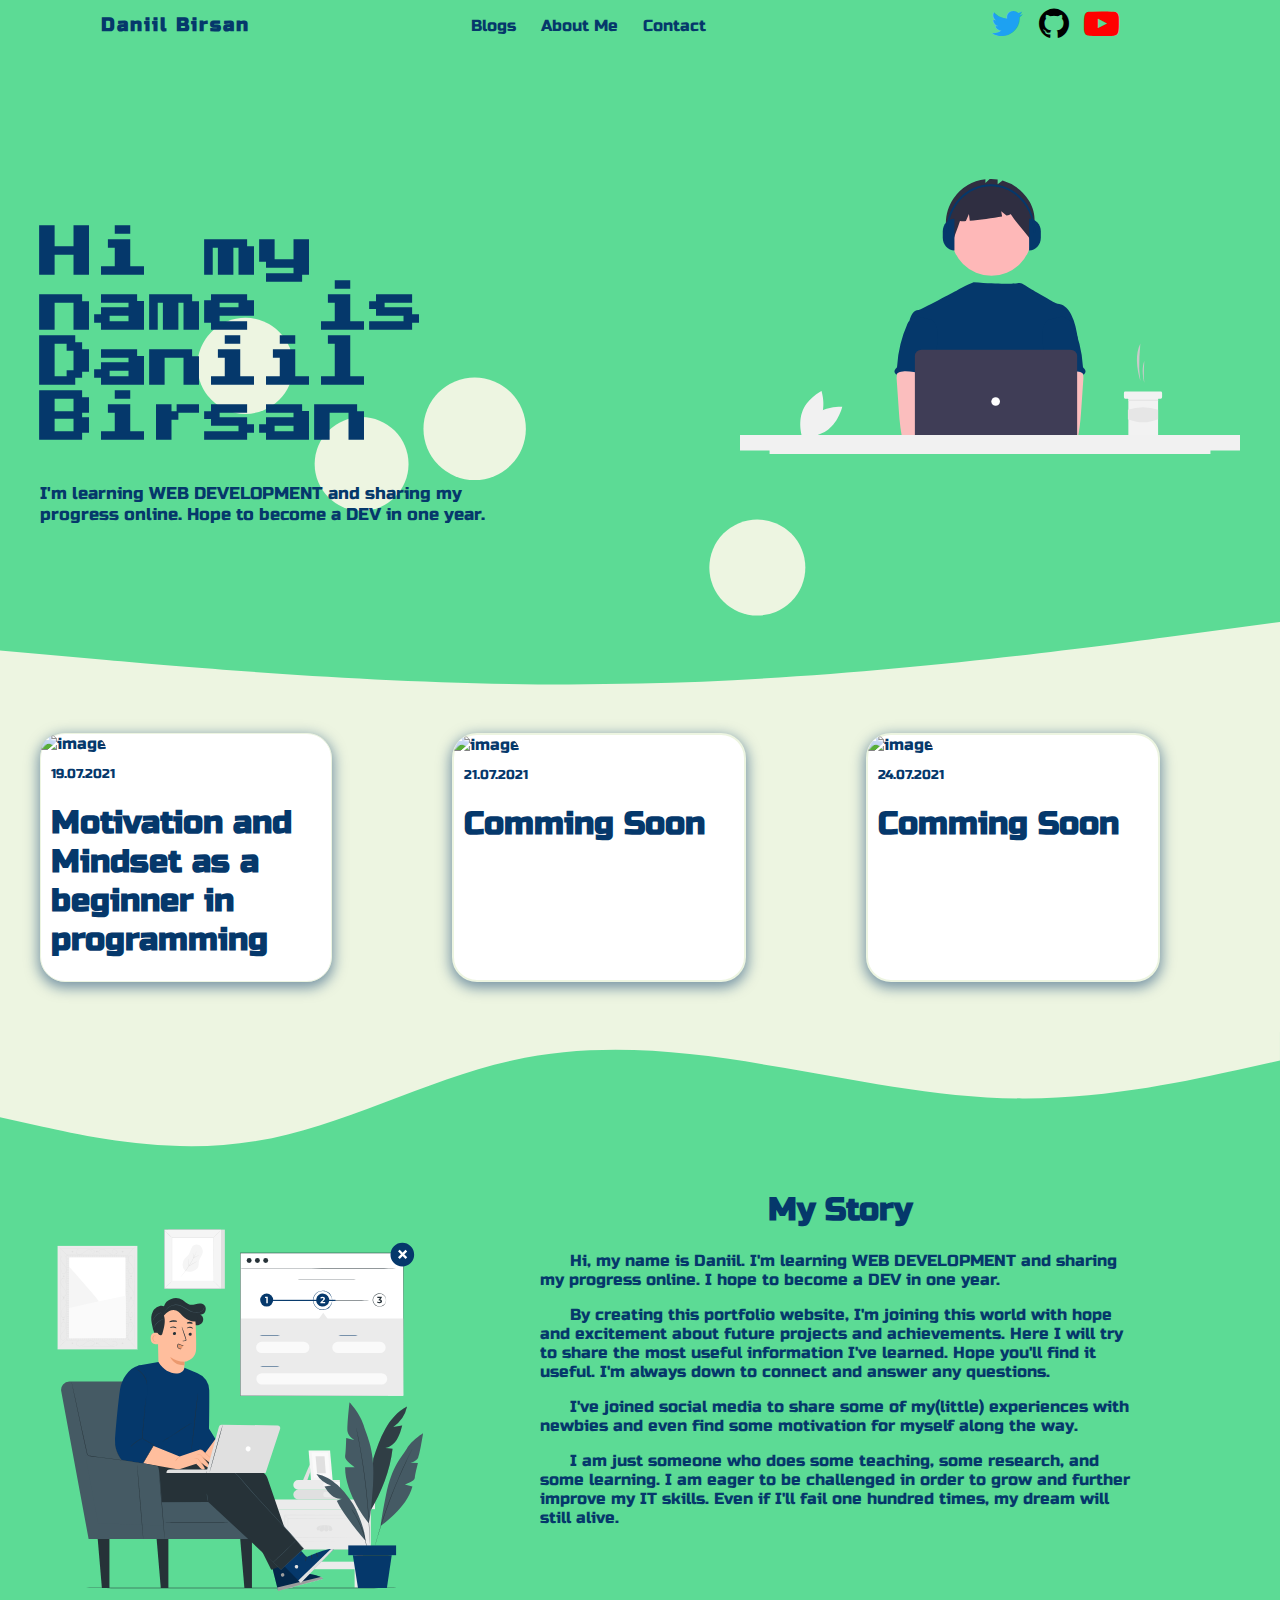
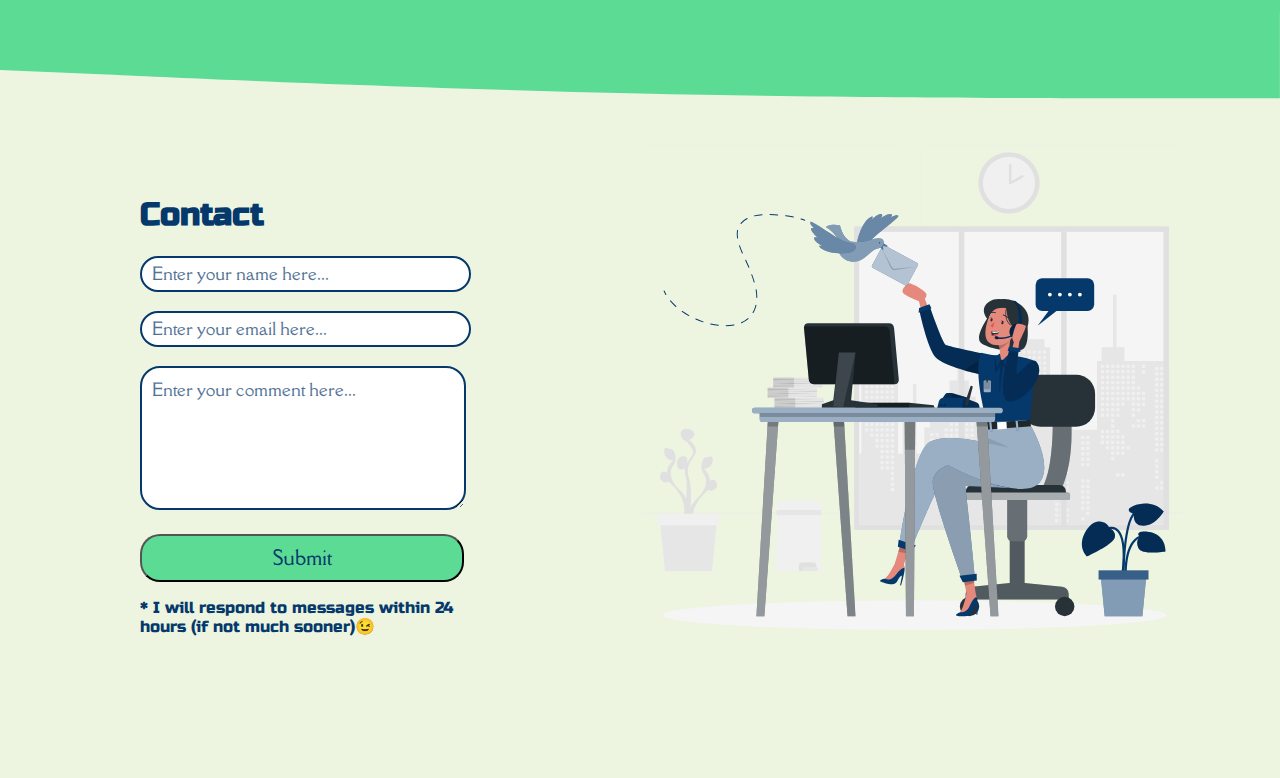
==== index.html @ 25994e40 "new" ====
<!DOCTYPE html>
<html lang="en">
<head>
    <meta charset="UTF-8">
    <meta http-equiv="X-UA-Compatible" content="IE=edge">
    <meta name="viewport" content="width=device-width, initial-scale=1.0">
    <link rel="stylesheet" href="index.css">
    <link rel="stylesheet" href="https://cdnjs.cloudflare.com/ajax/libs/font-awesome/4.7.0/css/font-awesome.min.css">
    <link href="https://fonts.googleapis.com/icon?family=Material+Icons" rel="stylesheet">
    <link rel="preconnect" href="https://fonts.googleapis.com">
    <link rel="preconnect" href="https://fonts.gstatic.com" crossorigin>
    <link href="https://fonts.googleapis.com/css2?family=Press+Start+2P&family=Russo+One&display=swap" rel="stylesheet">
    <link href="https://fonts.googleapis.com/css2?family=Della+Respira&display=swap" rel="stylesheet">
    <link rel="apple-touch-icon" sizes="180x180" href="media/apple-touch-icon.png">
    <link rel="icon" type="image/png" sizes="32x32" href="media/favicon-32x32.png">
    <link rel="icon" type="image/png" sizes="16x16" href="media/favicon-16x16.png">
    <link rel="manifest" href="media/site.webmanifest">
    <title>Daniil Birsan - Learning Journey</title>
    <meta name="description" content="Hi, my name is Daniil. I'm learning WEB DEVELOPMENT and sharing my progress online. Hope to become a DEV in one year.">
    <meta name="keywords" content="HTML, CSS, JAVASCRIPT, JS, LEARNING, WEB DEVELOPMENT">
</head>


<body>
    <nav class="nav-bar">
        <h3 class="nav-left">Daniil Birsan</h3>
        <div class="nav-center">
          <div class="nav-center1">
            <a href="#blog">Blogs</a>
            <a href="#aboutme">About Me</a>
            <a href="#contact">Contact</a>
          </div>
        </div>
        <div class="nav-right">
          <a href="https://twitter.com/daniilbirsan" target="_blank"><i class="fa fa-twitter" style="color: #1DA1F2;font-size: 35px;"></i></a>
          <a href="https://github.com/daniilbirsan" target="_blank"><i class="fa fa-github" style="color: black; font-size: 35px; margin-left: 10px;"></i></a>
          <a href="https://www.youtube.com/channel/UCoB-QCI6SOVbOO2A0TrIuSQ" target="_blank"><i class="fa fa-youtube-play" style="color: red; font-size: 35px; margin-left: 10px;"></i></a>
        </div>
    </nav>

    <header>
      <div class="header">
        <div class="me">
          <h1 style="font-family: 'Press Start 2P', cursive; color: #05386B; font-size: 55px;">Hi my name is Daniil Birsan</h1> 
          <p style="margin-top: 20px;font-family: 'Russo One', sans-serif; font-size: 17px;">I'm learning WEB DEVELOPMENT and sharing my progress online. Hope to become a DEV in one year.</p>
        </div>
        <div class="meimage">
          <img src="media/code.svg" alt="coding">
        </div>
      </div>
    </header>

<!--------------------------------------------------------------------MOBILE HEADER--------------------------------------------------------------------------->
    <header class="mobile-header">
      <div class="mobile-title">
        <h1 style="font-family: 'Press Start 2P', cursive; color: #05386B; font-size: 45px;">Hi my name is Daniil Birsan</h1>
        <p style="margin-top: 20px;font-family: 'Russo One', sans-serif; font-size: 17px;">I'm learning WEB DEVELOPMENT and sharing my progress online. Hope to become a DEV in one year. </p>
        <img src="media/code.svg" alt="coding">
      </div>
    </header>


    <!---------------------------------------------------------------Blog-------------------------------------------------------------->
    <section class="body" id="blog">
      <svg xmlns="http://www.w3.org/2000/svg" viewBox="0 0 1440 120"><path fill="#5cdb95" fill-opacity="1" d="M0,32L120,42.7C240,53,480,75,720,69.3C960,64,1200,32,1320,16L1440,0L1440,0L1320,0C1200,0,960,0,720,0C480,0,240,0,120,0L0,0Z"></path></svg>
      <div class="boxes">
        <div class="box1">
          <a href="https://daniilbirsan.hashnode.dev/motivation-and-mindset-as-a-beginner-in-programming">
            <img width="300px" style="border-radius: 25px 25px 0 0;" src="https://daniilbirsan.hashnode.dev/_next/image?url=https%3A%2F%2Fcdn.hashnode.com%2Fres%2Fhashnode%2Fimage%2Fupload%2Fv1626726245717%2FpMYhmooxd.png%3Fw%3D1600%26h%3D840%26fit%3Dcrop%26crop%3Dentropy%26auto%3Dcompress%2Cformat%26format%3Dwebp&w=1920&q=75" alt="image">
            <div class="text">
              <p style="font-size: 13px;">19.07.2021</p>
              <h1>Motivation and Mindset as a beginner in programming</h1>
            </div>
          </a>
        </div>
        <div class="box2">
          <a href="#">
            <img width="300px" style="border-radius: 25px 25px 0 0;" src="https://images.unsplash.com/photo-1605379399642-870262d3d051?ixid=MnwxMjA3fDB8MHxwaG90by1wYWdlfHx8fGVufDB8fHx8&ixlib=rb-1.2.1&auto=format&fit=crop&w=1081&q=80" alt="image">
            <div class="text">
              <p style="font-size: 13px;">21.07.2021</p>
              <h1 style="width: 280px;">Comming Soon</h1>
            </div>
          </a>
        </div>
        <div class="box3">
          <a href="#">
            <img width="300px" style="border-radius: 25px 25px 0 0;" src="https://images.unsplash.com/photo-1605379399642-870262d3d051?ixid=MnwxMjA3fDB8MHxwaG90by1wYWdlfHx8fGVufDB8fHx8&ixlib=rb-1.2.1&auto=format&fit=crop&w=1081&q=80" alt="image">
            <div class="text">
              <p style="font-size: 13px;">24.07.2021</p>
              <h1 style="width: 280px;">Comming Soon</h1>
            </div>
          </a>
        </div>
      </div>
    </section>

    <!-------------------------------------------------------------------------About Me-------------------------------------------------------------------------->
    <section class="body-section2" id="aboutme">
      <svg xmlns="http://www.w3.org/2000/svg" style="width: 100%;" viewBox="0 0 1440 150"><path fill="#edf5e1" fill-opacity="1" d="M0,96L48,106.7C96,117,192,139,288,122.7C384,107,480,53,576,32C672,11,768,21,864,37.3C960,53,1056,75,1152,74.7C1248,75,1344,53,1392,42.7L1440,32L1440,0L1392,0C1344,0,1248,0,1152,0C1056,0,960,0,864,0C768,0,672,0,576,0C480,0,384,0,288,0C192,0,96,0,48,0L0,0Z"></path></svg>
      <div class="content-section-2">
        <div class="section2-left">
          <img src="media/steps.svg" alt="coding" style="margin-top: 40px;">
        </div>
        <div class="section2-right">
          <h1 style="text-align: center;">My Story</h1>
          <p>&nbsp&nbsp&nbsp&nbsp&nbsp&nbspHi, my name is Daniil. I'm learning WEB DEVELOPMENT and sharing my progress online. I hope to become a DEV in one year.</p>
          <p>&nbsp&nbsp&nbsp&nbsp&nbsp&nbspBy creating this portfolio website, I'm joining this world with hope and excitement about future projects and achievements. Here I will try to share the most useful information I've learned. Hope you'll find it useful. I'm always down to connect and answer any questions.</p>
          <p>&nbsp&nbsp&nbsp&nbsp&nbsp&nbspI've joined social media to share some of my(little) experiences with newbies and even find some motivation for myself along the way. </p>
          <p>&nbsp&nbsp&nbsp&nbsp&nbsp&nbspI am just someone who does some teaching, some research, and some learning. I am eager to be challenged in order to grow and further improve my IT skills.  Even if I'll fail one hundred times, my dream will still alive.</p>
        </div>
      </div>
    </section>

    <!---------------------------------------------------------------------------CONTACT FORM------------------------------------------------------------------------------------>
    <footer class="body-section5" id="contact">
      <svg xmlns="http://www.w3.org/2000/svg" viewBox="0 0 1440 120"><path fill="#5CDB95" fill-opacity="1" d="M0,64L120,69.3C240,75,480,85,720,90.7C960,96,1200,96,1320,96L1440,96L1440,0L1320,0C1200,0,960,0,720,0C480,0,240,0,120,0L0,0Z"></path></svg>
      <div class="contact-form">
        <div class="footer-left">
          <h1>Contact</h1>
          <form method="POST" data-netlify="true"><!--action="files/submit.html"-->
            <input type="text" id="fname" name="fname" placeholder="Enter your name here..." required><br><br>
            <input type="email" id="email" name="email" placeholder="Enter your email here..." required><br><br>
            <textarea id="comments" class="input-textarea" name="comment" placeholder="Enter your comment here..." required></textarea><br>
            <input type="submit" class="submit-button" value="Submit" style="margin-top: 20px">
          </form>
          <p>* I will respond to messages within 24 hours (if not much sooner)&#128521;</p>
        </div>
        <div class="footer-right">
          <img src="media/contact.svg" alt="coding">
        </div>
      </div>
    </footer>
</body>
</html>
---- index.css ----
@import url('https://fonts.googleapis.com/css2?family=Viaoda+Libre&display=swap');

:root{
    --color-blue: #05386B;
    --color-green: #5cdb95;
    --color-white: #edf5e1;
}

html, body{
    margin: 0;
    height: 100%;
    color: var(--color-blue);
    display: block;
    font-family: 'Russo One', sans-serif;
    scroll-behavior: smooth;
}

/*---------------------------------------------------NAV-BAR------------------------------------------------------------------------------------*/
.nav-bar{
    margin: 0px;
    padding: 1px;
    background-color: var(--color-green);
    display: flex;
}

.nav-bar-mobile{
    display: none;
}

.nav-left{
    margin-left: 100px;
    color: #05386B;
    line-height: 10px;
    letter-spacing: 2px;
    font-family: 'Russo One', sans-serif;
}

.nav-center{
    width: 200px;
    margin-left: auto;
    margin-right: auto;
    display: flex;
    color: #05386B;
}

.nav-center1{
    margin-left: -70px;
    padding-top: 15px;
}

.nav-center1 a{
    margin-left: 20px;
    margin-top: 25px;
    color: #05386B;
    text-decoration: none;
}

.nav-center1 a:hover{
    text-decoration: underline;
} 

.nav-right{
    float: right;
    padding-top: 5px;
    margin-right: 160px;
}

/*-------------------------------------------------------------------------HEADER---------------------------------------------------------------------------------*/
.center{
    position: absolute;
    margin-left: 50%;
    top: 50%;
}

header{
    background-image: url('media/background.svg');
    background-repeat: no-repeat;
    background-size: 80%;
    padding-top: 90px;
    background-position: bottom;
    background-color: var(--color-green);
}

.header{
    display: flex;
    width: 1200px;
    margin-left: auto;
    margin-right: auto;
    margin-top: 50px;
    padding-bottom: 80px;
    
}

.mobile-header{
    display: none;
}

.meimage{
    margin-left: 200px;
    margin-top: -10px;
    
}

.meimage img{
    width: 500px;
}

.body{
    background-color: var(--color-white);
    color: black;
    padding-bottom: 50px;
    
}

.mobile-title{
    margin-top: -150px;
}

.body2{
    background-color: #50586C;
    color: black;
    padding-bottom: 50px;
}

/*----------------------------------------------------------------BOXES---------------------------------------------------------------------------------*/
.boxes{
    display: flex; 
    width: 1200px; 
    margin: auto;
}

.box1{
    border: 1px solid #edf5e1;
    background-color: white;    
    border-radius: 25px 25px 25px 25px;
    -webkit-box-shadow: 0px 4px 13px 2px rgba(5,56,107,0.5); 
    box-shadow: 0px 4px 13px 2px rgba(5,56,107,0.5);
    transition: border-color 0.25s ease-in-out, box-shadow 0.15s ease-in-out;
}

.box1 a{
    text-decoration: none;
    color: #05386B;
}

.box2 a{
    text-decoration: none;
    color: #05386B;
}

.box3 a{
    text-decoration: none;
    color: #05386B;
}

.box2{
    border: 2px solid #edf5e1;
    margin-left: 120px;
    background-color: white;
    -webkit-box-shadow: 0px 4px 13px 2px rgba(5,56,107,0.5); 
    box-shadow: 0px 4px 13px 2px rgba(5,56,107,0.5);
    border-radius: 25px 25px 25px 25px;
    transition: border-color 0.25s ease-in-out, box-shadow 0.15s ease-in-out;
}

.box3{
    border: 2px solid #edf5e1;
    margin-left: 120px;
    background-color: white;
    -webkit-box-shadow: 0px 4px 13px 2px rgba(5,56,107,0.5); 
    box-shadow: 0px 4px 13px 2px rgba(5,56,107,0.5);
    border-radius: 25px 25px 25px 25px;
    transition: border-color 0.35s ease-in-out, box-shadow 0.15s ease-in-out;
}

.box1:hover{
    -webkit-box-shadow: 0px 3px 15px 4px #5CDB95; 
    box-shadow: 0px 3px 15px 4px #5CDB95;
    transform: scale(1.03);
    transition: 0.35s;
}

.box2:hover{
    -webkit-box-shadow: 0px 3px 15px 4px #5CDB95; 
    box-shadow: 0px 3px 15px 4px #5CDB95;
    transform: scale(1.03);
    transition: 0.35s;
}

.box3:hover{
    -webkit-box-shadow: 0px 3px 15px 4px #5CDB95; 
    box-shadow: 0px 3px 15px 4px #5CDB95;
    transform: scale(1.03);
    transition: 0.35s;
}

.text{
    margin-left: 10px;    
}

.text h1{
    width: 280px;
}

/*-------------------------------------------------------ABOUT ME SECTION-------------------------------------------------------------*/
.body-section2{
    background-color: #5CDB95;
}

.content-section-2{
    width: 1200px;
    margin: auto;
    display: flex;
}

.section2-right{
    width: 600px;
    margin-left: 100px;
}

.section2-left img{
    width: 400px;
}

/*-----------------------------------------------------CONTACT FORM---------------------------------------------*/
.body-section5{
    background-color: var(--color-white);
    padding-bottom: 50px;
}

.contact-form{
    top: 0;
    width: 1200px;
    margin: auto;
    display: flex;
}

#fname{
    width: 70%;
    height: 30px;
    border: 2px solid var(--color-blue);
    border-radius: 20px;
    transition: border-color 0.25s ease-in-out, box-shadow 0.15s ease-in-out;
}

#fname:focus{
    height: 30px;
    border: 2px solid var(--color-green);
    border-radius: 20px;
    outline: 0;
    box-shadow: -3px 9px 38px -1px rgba(5,56,107,0.66);
    -webkit-box-shadow: -3px 9px 38px -1px rgba(5,56,107,0.66);
    -moz-box-shadow: -3px 9px 38px -1px rgba(5,56,107,0.66);
}

::placeholder{
    color: var(--color-blue);
    opacity: 0.7;
}

#email{
    width: 70%;
    height: 30px;
    border: 2px solid var(--color-blue);
    border-radius: 20px;
    transition: border-color 0.25s ease-in-out, box-shadow 0.15s ease-in-out;
}

#email:focus{
    height: 30px;
    border: 2px solid var(--color-green);
    border-radius: 20px;
    outline: 0;
    box-shadow: -3px 9px 38px -1px rgba(5,56,107,0.66);
    -webkit-box-shadow: -3px 9px 38px -1px rgba(5,56,107,0.66);
    -moz-box-shadow: -3px 9px 38px -1px rgba(5,56,107,0.66);
}

.footer-left{
    width: 450px;
    margin-left: 100px;
    margin-top: 50px;
}

.footer-left p{
    width: 350px;
}

.footer-right img{
    width: 650px;
    margin-top: -50px;
}

.input-textarea {
    min-height: 120px;
    width: 67%;
    padding: 0.625rem;
    resize: vertical;
    border: 2px solid var(--color-blue);
    border-radius: 20px;
    transition: border-color 0.25s ease-in-out, box-shadow 0.15s ease-in-out;
}

.input-textarea:focus{
    height: 30px;
    border: 2px solid var(--color-green);
    border-radius: 20px;
    outline: 0;
    box-shadow: -3px 9px 38px -1px rgba(5,56,107,0.66);
    -webkit-box-shadow: -3px 9px 38px -1px rgba(5,56,107,0.66);
    -moz-box-shadow: -3px 9px 38px -1px rgba(5,56,107,0.66);
}

input, textarea{
    font-family: 'Della Respira', serif;
    font-size: 17px;
    color: var(--color-blue);
    padding-left: 10px;
}

.submit-button {
    display: block;
    width: 72%;
    padding: 0.55rem;
    background: var(--color-green);
    color: inherit;
    border-radius: 20px;
    cursor: pointer;
    color: var(--color-blue);
    font-family: 'Della Respira', serif;
    font-size: 20px;
    transition: 0.5s;
}

.submit-button:hover{
    background-color: var(--color-blue);
    color: var(--color-green);
}

/*-----------------------------------------------SCROLL--------------------------------------------------------------*/
html::-webkit-scrollbar {
    width: 10px;
}

html::-webkit-scrollbar-track {
    background: rgb(179, 177, 177);
    border-radius: 15px;
}

html::-webkit-scrollbar-thumb {
    background: #379683;
    border-radius: 10px;
}

html::-webkit-scrollbar-thumb:hover {
    background: #05386b;
    border-radius: 10px;
}

html::-webkit-scrollbar-thumb:active {
    background: #05386b;
    border-radius: 10px;
}

/*-------------------------------------------------------------------------------------------------------------------------------*/
/*-------------------------------------------------------------------------------------------------------------------------------*/
/*-------------------------------------------------------------------------------------------------------------------------------*/
/*---------------------------------------------------MOBILE RESPONSIVE-----------------------------------------------------------*/
/*-------------------------------------------------------------------------------------------------------------------------------*/
/*-------------------------------------------------------------------------------------------------------------------------------*/
/*-------------------------------------------------------------------------------------------------------------------------------*/
  
@media (max-width: 1260px){
    .meimage{
        margin-left: 100px;
        margin-top: -10px;
        
    }

    .header{
        width: 900px;
    }

    .me{
        width: 300px;
        margin-left: 10px;
    }

    .boxes{
        width: 1000px;
        margin: auto;
    }
  
    .box1{
        width: 250px;
        margin-top: 50px;
    }
  
    .box1 img{
        width: 250px;
    }
  
    .box2{
        width: 250px;
        margin-top: 50px;
    }
  
    .box2 img{
        width: 250px;
    }
  
    .box3{
        width: 250px;
        margin-top: 50px;
    }
  
    .box3 img{
        width: 250px;
    }
  
    .content-section-2{
        width: 1100px;
    }

    .text h1{
        width: 250px;
    }
  
/*-------------------------------------------About me---------------------------------------------------*/
    .content-section-2{
        display: grid;
        width: 550px;
    }
  
    .section2-right{
         width: 550px;
         margin: 0;
    }
  
    .section2-left img{
        width: 500px;
    }
     
/*-----------------------------------------CONTACT-------------------------------------------------------*/
     .contact-form{
        width: 500px;
        display: grid;
        margin: auto;
    }

    .footer-left{
        width: 500px;
        margin-left: 50px;
    }
  
    .footer-right{
        width: 500px;
        margin-left: 0px;
    }
  
    .footer-right img{
        width: 500px;
    }
}


@media (max-width: 1150px){
/*------------------------------------------------NAV BAR-------------------------------------------------------------------*/
    .header{
        display: none;
    }

    .mobile-header{
        display: grid;
    }

    header{
        background: none;
        background-color: var(--color-green);
    }

    .mobile-title{
        width: 500px;
        margin-left: auto;
        margin-right: auto;
    }

    .mobile-title img{
        width: 500px;
    }



/*------------------------------------------------BOXES-------------------------------------------------------------------*/
    .boxes{
        width: 810px;
        margin: auto;
    }
  
    .box1{
        width: 200px;
        margin-top: 50px;
    }
  
    .box1 img{
        width: 200px;
    }
  
    .box2{
        width: 200px;
        margin-top: 50px;
        margin-left: 70px;
    }
  
    .box2 img{
        width: 200px;
    }
  
    .box3{
        width: 200px;
        margin-top: 50px;
        margin-left: 70px;
    }
  
    .box3 img{
        width: 200px;
    }
  
/*-----------------------------------------CONTACT-------------------------------------------------------*/
    .contact-form{
        width: 400px;
        display: grid;
        margin: auto;
    }
    .footer-left{
        width: 400px;
        margin-left: 50px;
    }
      
    .footer-right{
        width: 400px;
        margin-left: 0px;
    }
      
    .footer-right img{
    width: 400px;
    }
  
    .section2-left img{
        width: 400px;
    }
}


@media (max-width: 900px){
    .nav-bar{
        display: none;
    }
/*----------------------------------------------HEADER---------------------------------------------------------*/
    .mobile-title{
        width: 350px;
    }

    .mobile-title img{
        width: 350px;
    }
/*-------------------------------------------------BOXES------------------------------------------------------------*/
    .boxes{
        display: grid; 
        width: 300px;
        margin: auto;
    }

    .box1{
        width: 300px;
    }

    .box1 img{
        width: 300px;
    }

    .box2{
        margin-left: 0px;
        width: 300px;
        margin-top: 50px;
    }

    .box2 img{
        width: 300px;
    }

    .box3{
        margin-left: 0;
        width: 300px;
        margin-top: 50px;
    }

    .box3 img{
        width: 300px;
    }

    .text h1{
        width: 280px;
    }

/*-----------------------------------About me----------------------------------------------*/
   .content-section-2{
        display: grid;
        width: 340px;
        margin: auto;
   }

   .section2-right{
       width: 340px;
       margin: auto;
   }

   .section2-left img{
       width: 350px;
       margin: auto;
   }

/*-----------------------------------------CONTACT-------------------------------------------------------*/
    .contact-form{
        top: 0;
        width: 340px;
        margin: auto;
        display: grid;
    }
    
    .footer-left{
        width: 320px;
        margin: auto;
        margin-top: 40px;
        margin-left: 40px;
    }

    .footer-left p{
        width: 250px;
    }
    
    .footer-right{
        width: 350px;
        margin: auto;
    }
    
    .footer-right img{
        width: 350px;
        margin-left: -40px;
        margin-top: 1px;
    }
    
    .input-textarea {
        min-height: 120px;
        width: 67%;
        padding: 0.625rem;
        resize: vertical;
    }

    .submit-button {
        display: block;
        width: 74.3%;
        padding: 0.75rem;
        background: var(--color-green);
        color: inherit;
        border-radius: 20px;
        cursor: pointer;
        color: var(--color-blue);
        font-family: 'Della Respira', serif;
        font-size: 20px;
        transition: 0.5s;
    }
    
    .submit-button:hover{
        background-color: var(--color-blue);
        color: var(--color-green);
    }
  }
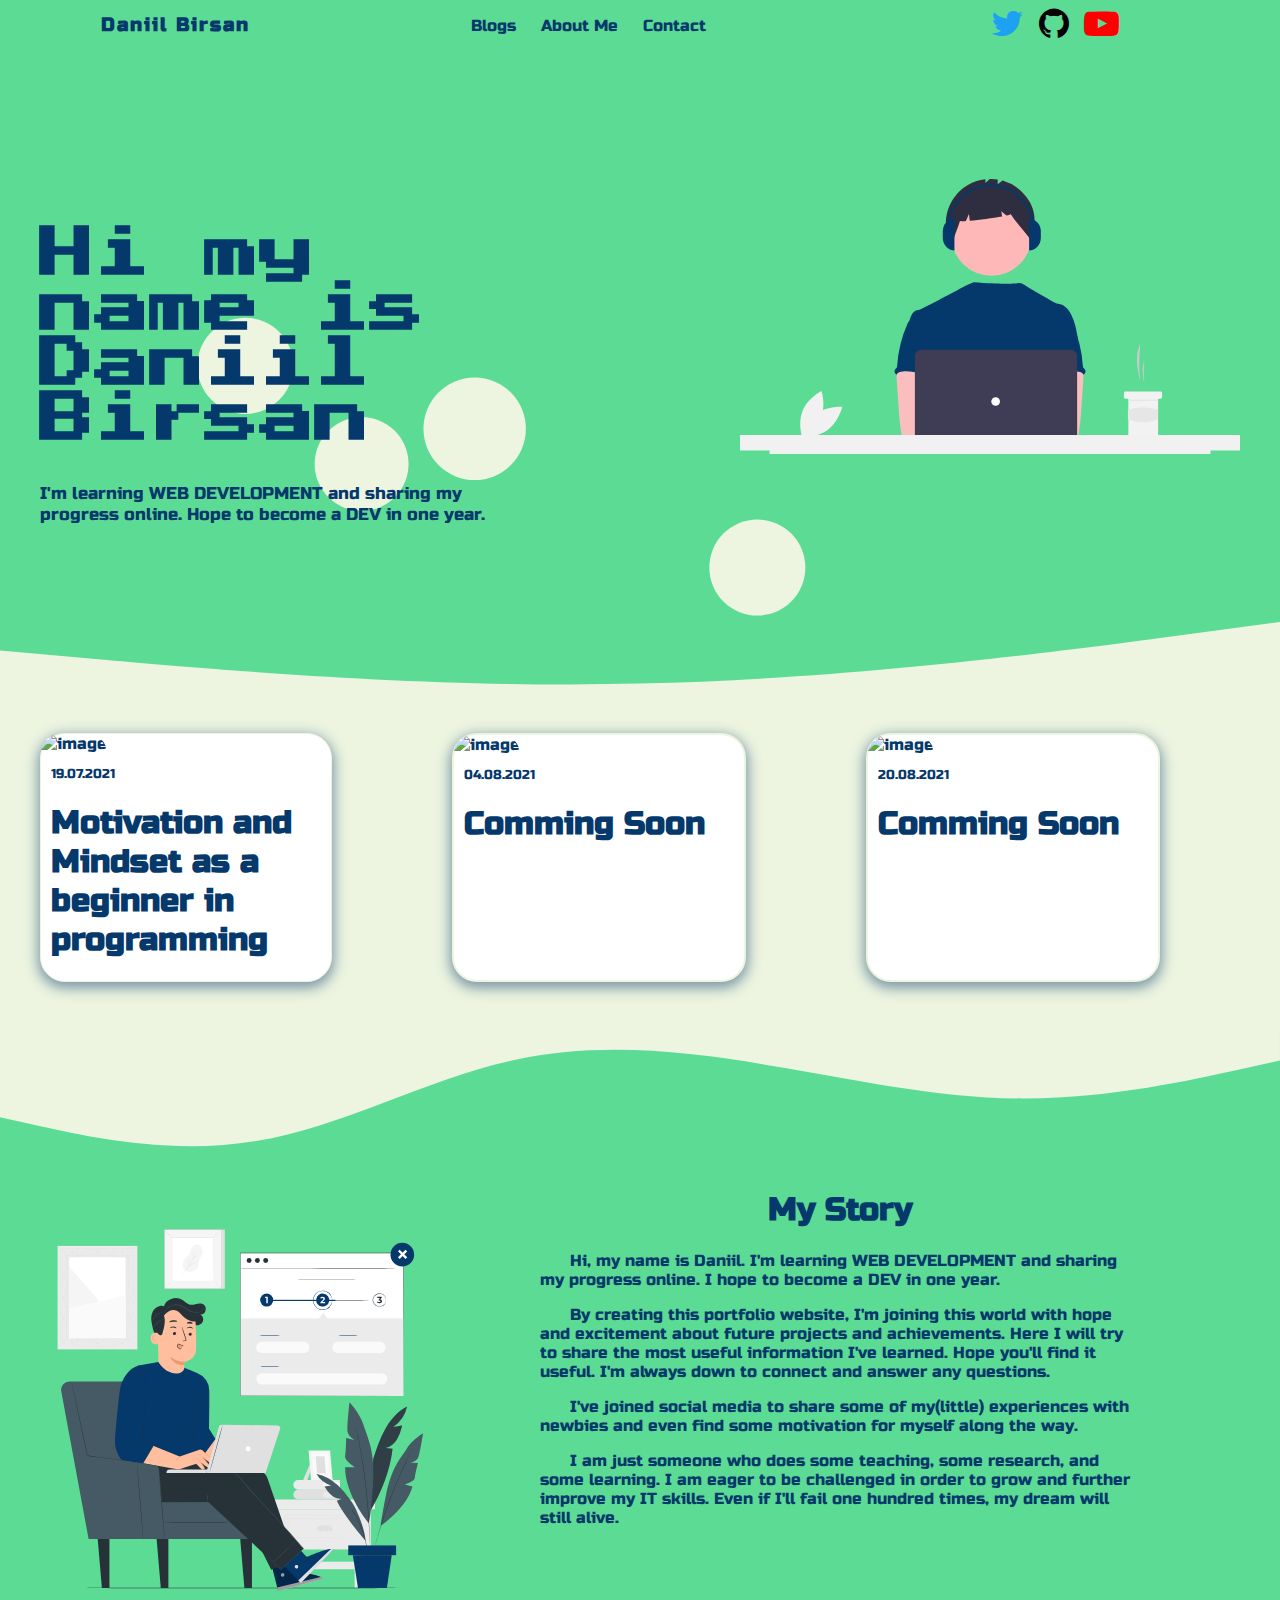
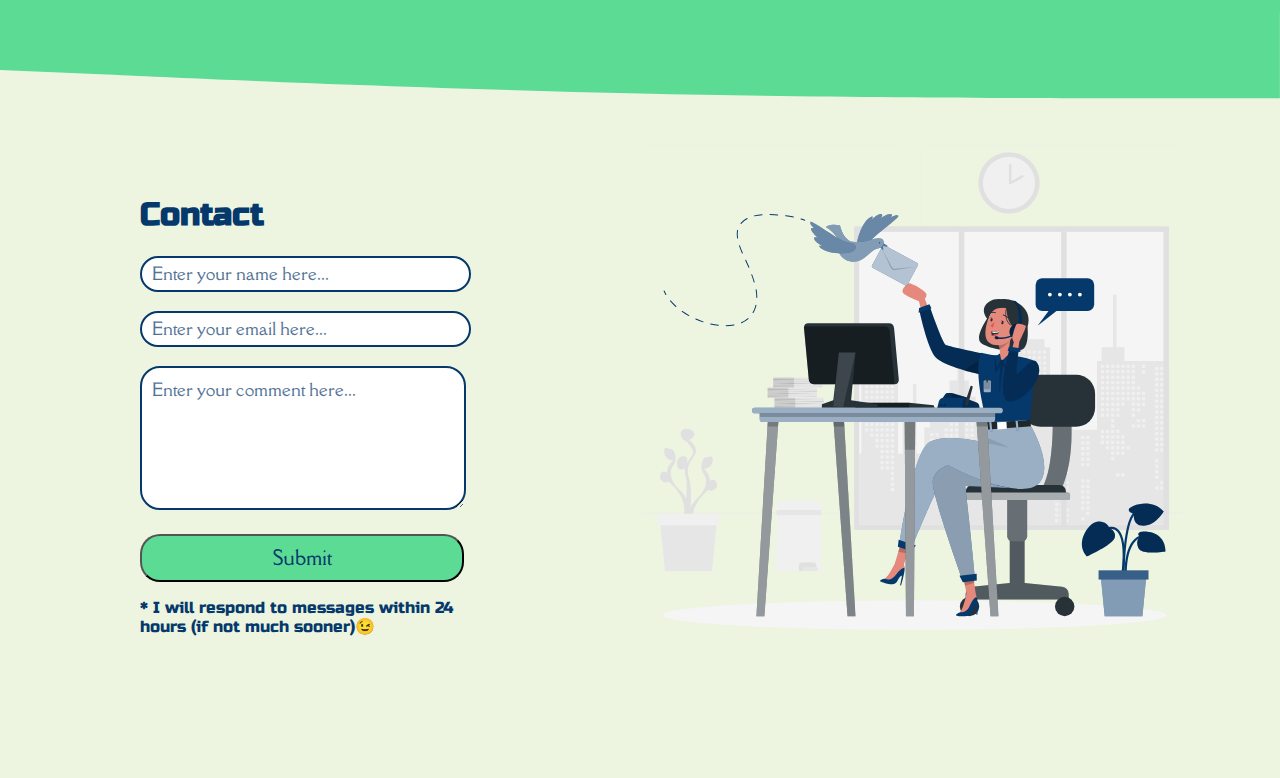
==== commit 9fbf609f: "new" ====
--- a/index.html
+++ b/index.html
@@ -77,7 +77,7 @@
           <a href="#">
             <img width="300px" style="border-radius: 25px 25px 0 0;" src="https://images.unsplash.com/photo-1605379399642-870262d3d051?ixid=MnwxMjA3fDB8MHxwaG90by1wYWdlfHx8fGVufDB8fHx8&ixlib=rb-1.2.1&auto=format&fit=crop&w=1081&q=80" alt="image">
             <div class="text">
-              <p style="font-size: 13px;">21.07.2021</p>
+              <p style="font-size: 13px;">04.08.2021</p>
               <h1 style="width: 280px;">Comming Soon</h1>
             </div>
           </a>
@@ -86,7 +86,7 @@
           <a href="#">
             <img width="300px" style="border-radius: 25px 25px 0 0;" src="https://images.unsplash.com/photo-1605379399642-870262d3d051?ixid=MnwxMjA3fDB8MHxwaG90by1wYWdlfHx8fGVufDB8fHx8&ixlib=rb-1.2.1&auto=format&fit=crop&w=1081&q=80" alt="image">
             <div class="text">
-              <p style="font-size: 13px;">24.07.2021</p>
+              <p style="font-size: 13px;">20.08.2021</p>
               <h1 style="width: 280px;">Comming Soon</h1>
             </div>
           </a>
@@ -117,7 +117,7 @@
       <div class="contact-form">
         <div class="footer-left">
           <h1>Contact</h1>
-          <form method="POST" data-netlify="true"><!--action="files/submit.html"-->
+          <form method="POST" action="files/submit.html" data-netlify="true">
             <input type="text" id="fname" name="fname" placeholder="Enter your name here..." required><br><br>
             <input type="email" id="email" name="email" placeholder="Enter your email here..." required><br><br>
             <textarea id="comments" class="input-textarea" name="comment" placeholder="Enter your comment here..." required></textarea><br>
